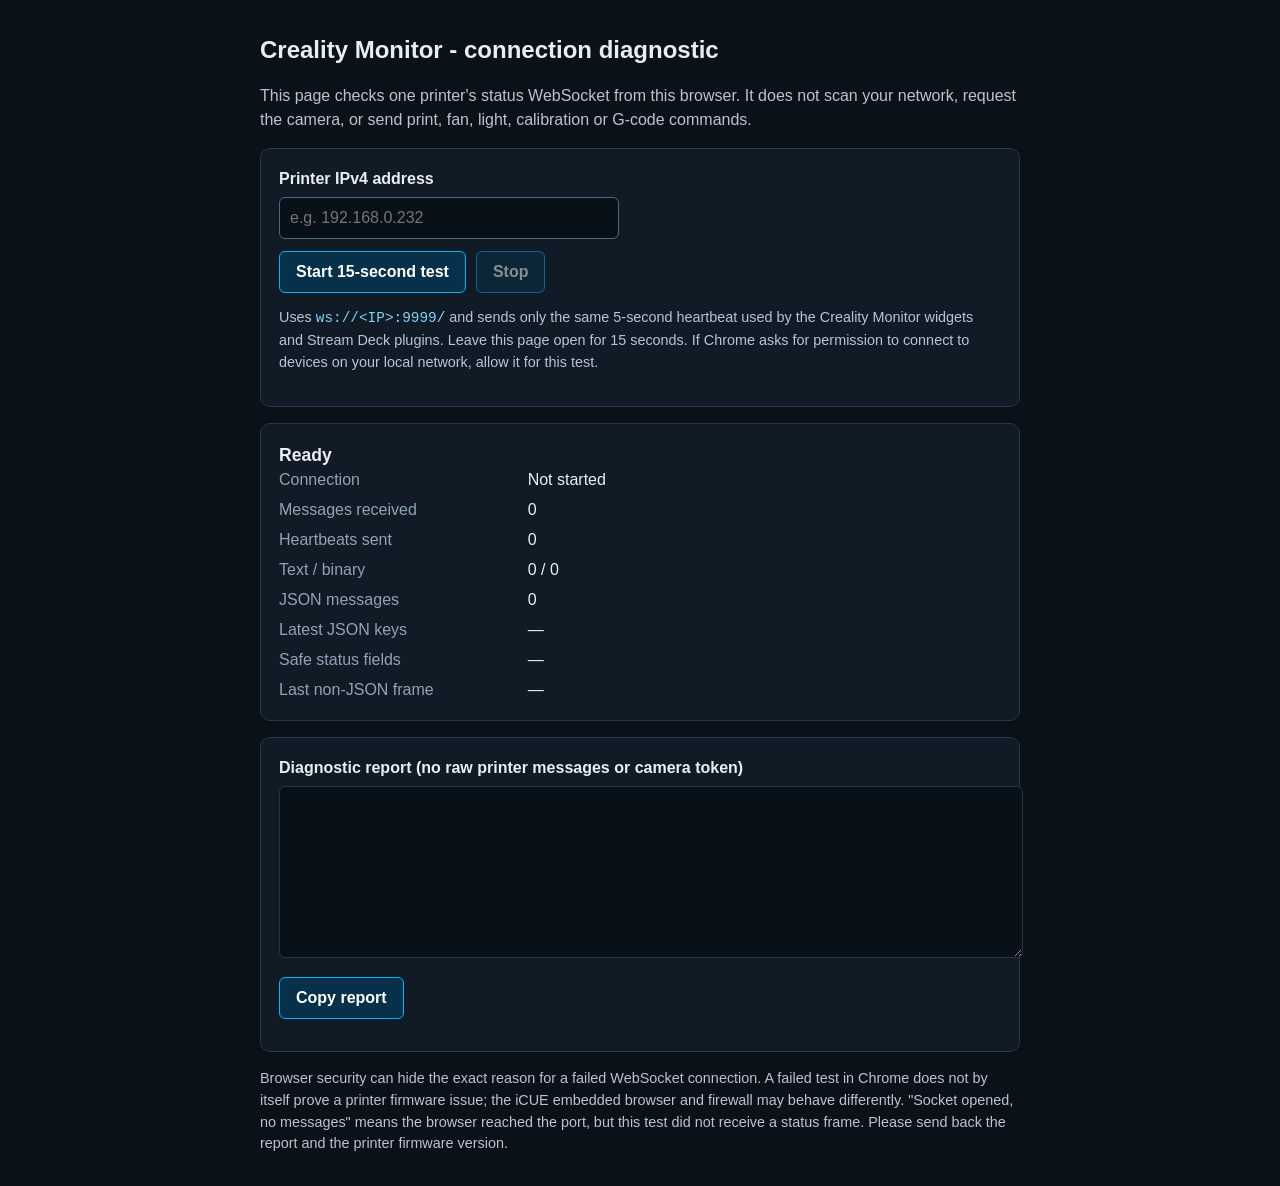
==== tools/k2-websocket-diagnostic.html @ 5695dc46 "Add browser WebSocket diagnostic page Co-authored-by: Copilot <223556219+Copilot@users.noreply.githu" ====
<!doctype html>
<html lang="en">
<head>
  <meta charset="utf-8">
  <meta name="viewport" content="width=device-width, initial-scale=1">
  <title>Creality Monitor - WebSocket diagnostic</title>
  <style>
    :root {
      color-scheme: dark;
      font: 16px/1.5 "Segoe UI", Arial, sans-serif;
      background: #0b1118;
      color: #e8eef5;
    }
    body { max-width: 760px; margin: 32px auto; padding: 0 20px; }
    h1 { font-size: 1.5rem; }
    p, li { color: #b7c5d3; }
    .panel { padding: 18px; margin: 16px 0; border: 1px solid #263746; border-radius: 10px; background: #111b25; }
    label { display: block; margin-bottom: 6px; font-weight: 700; }
    input, button { box-sizing: border-box; min-height: 42px; border-radius: 6px; font: inherit; }
    input { width: min(100%, 340px); padding: 8px 10px; border: 1px solid #526779; background: #081018; color: inherit; }
    button { padding: 8px 16px; border: 1px solid #00b3ff; background: #07314a; color: white; font-weight: 700; cursor: pointer; }
    button:disabled { opacity: .5; cursor: default; }
    .actions { display: flex; flex-wrap: wrap; gap: 10px; margin-top: 12px; }
    #status { font-size: 1.1rem; font-weight: 700; }
    #status[data-kind="good"] { color: #4bdb8c; }
    #status[data-kind="warn"] { color: #ffc75e; }
    #status[data-kind="bad"] { color: #ff7777; }
    dl { display: grid; grid-template-columns: minmax(150px, 1fr) 2fr; gap: 6px 12px; margin: 0; }
    dt { color: #90a4b7; }
    dd { margin: 0; overflow-wrap: anywhere; }
    #report { width: 100%; min-height: 150px; padding: 10px; border: 1px solid #263746; border-radius: 6px; background: #081018; color: inherit; }
    .small { font-size: .9rem; }
    code { color: #7dd3fc; }
  </style>
</head>
<body>
  <h1>Creality Monitor - connection diagnostic</h1>
  <p>This page checks one printer's status WebSocket from this browser. It does not scan your network,
     request the camera, or send print, fan, light, calibration or G-code commands.</p>

  <section class="panel">
    <label for="host">Printer IPv4 address</label>
    <input id="host" type="text" inputmode="decimal" autocomplete="off" spellcheck="false"
           placeholder="e.g. 192.168.0.232">
    <div class="actions">
      <button id="start" type="button">Start 15-second test</button>
      <button id="stop" type="button" disabled>Stop</button>
    </div>
    <p class="small">Uses <code>ws://&lt;IP&gt;:9999/</code> and sends only the same 5-second heartbeat
      used by the Creality Monitor widgets and Stream Deck plugins. Leave this page open for 15 seconds.
      If Chrome asks for permission to connect to devices on your local network, allow it for this test.</p>
  </section>

  <section class="panel" aria-live="polite">
    <div id="status" data-kind="neutral">Ready</div>
    <dl>
      <dt>Connection</dt><dd id="connection">Not started</dd>
      <dt>Messages received</dt><dd id="messages">0</dd>
      <dt>Heartbeats sent</dt><dd id="heartbeats">0</dd>
      <dt>Text / binary</dt><dd id="types">0 / 0</dd>
      <dt>JSON messages</dt><dd id="json-count">0</dd>
      <dt>Latest JSON keys</dt><dd id="keys">—</dd>
      <dt>Safe status fields</dt><dd id="fields">—</dd>
      <dt>Last non-JSON frame</dt><dd id="other-frame">—</dd>
    </dl>
  </section>

  <section class="panel">
    <label for="report">Diagnostic report (no raw printer messages or camera token)</label>
    <textarea id="report" readonly></textarea>
    <div class="actions">
      <button id="copy" type="button">Copy report</button>
    </div>
    <p id="copy-status" class="small" aria-live="polite"></p>
  </section>

  <p class="small">Browser security can hide the exact reason for a failed WebSocket connection. A failed
     test in Chrome does not by itself prove a printer firmware issue; the iCUE embedded browser and
     firewall may behave differently. "Socket opened, no messages" means the browser reached the port,
     but this test did not receive a status frame. Please send back the report and the printer firmware version.</p>

  <script>
    (function () {
      "use strict";

      var hostInput = document.getElementById("host");
      var startButton = document.getElementById("start");
      var stopButton = document.getElementById("stop");
      var socket = null;
      var heartbeat = null;
      var deadline = null;
      var elapsed = null;
      var reportData = null;

      function setStatus(text, kind) {
        var node = document.getElementById("status");
        node.textContent = text;
        node.setAttribute("data-kind", kind || "neutral");
      }

      function validIPv4(value) {
        var parts = value.split(".");
        if (parts.length !== 4) return false;
        for (var i = 0; i < parts.length; i++) {
          if (!/^\d{1,3}$/.test(parts[i])) return false;
          var number = Number(parts[i]);
          if (number < 0 || number > 255) return false;
        }
        return true;
      }

      function safeFields(message) {
        var allowed = [
          "state", "printProgress", "nozzleTemp", "targetNozzleTemp",
          "bedTemp0", "targetBedTemp0", "boxTemp", "modelFanPct",
          "caseFanPct", "auxiliaryFanPct"
        ];
        var result = [];
        for (var i = 0; i < allowed.length; i++) {
          var key = allowed[i];
          var value = message[key];
          if (typeof value === "string" || typeof value === "number" || typeof value === "boolean") {
            result.push(key + "=" + String(value).slice(0, 40));
          }
        }
        return result.length ? result.join("; ") : "No common status fields found";
      }

      function refreshReport() {
        if (!reportData) return;
        var d = reportData;
        var lines = [
          "Creality Monitor WebSocket diagnostic",
          "Printer IP: " + d.host,
          "Port: 9999",
          "Browser: " + navigator.userAgent,
          "Page protocol: " + location.protocol,
          "Connection result: " + d.connection,
          "Elapsed: " + d.elapsed + " seconds",
          "Heartbeats sent: " + d.heartbeats,
          "Messages: " + d.messages + " (text " + d.textFrames + ", binary " + d.binaryFrames + ")",
          "JSON messages: " + d.jsonMessages,
          "Latest JSON keys: " + (d.keys || "—"),
          "Safe status fields: " + (d.fields || "—"),
          "Latest non-JSON frame: " + (d.otherFrame || "—"),
          "Close code: " + (d.closeCode === null ? "—" : d.closeCode),
          "Close reason: " + (d.closeReason || "—"),
          "Error event: " + (d.error ? "yes (browser does not expose details)" : "no"),
          "",
          "Only the printer heartbeat was sent; no control or G-code commands were sent.",
          "Raw printer messages and camera tokens are not included."
        ];
        document.getElementById("report").value = lines.join("\n");
      }

      function updateCounters() {
        if (!reportData) return;
        document.getElementById("messages").textContent = String(reportData.messages);
        document.getElementById("heartbeats").textContent = String(reportData.heartbeats);
        document.getElementById("types").textContent =
          reportData.textFrames + " / " + reportData.binaryFrames;
        document.getElementById("json-count").textContent = String(reportData.jsonMessages);
        document.getElementById("keys").textContent = reportData.keys || "—";
        document.getElementById("fields").textContent = reportData.fields || "—";
        document.getElementById("other-frame").textContent = reportData.otherFrame || "—";
        refreshReport();
      }

      function stopTest(reason) {
        if (heartbeat) window.clearInterval(heartbeat);
        if (deadline) window.clearTimeout(deadline);
        heartbeat = null;
        deadline = null;
        startButton.disabled = false;
        stopButton.disabled = true;
        if (socket) {
          var oldSocket = socket;
          socket = null;
          oldSocket.onopen = oldSocket.onmessage = oldSocket.onerror = oldSocket.onclose = null;
          try { oldSocket.close(); } catch (ignore) {}
        }
        if (reportData) {
          reportData.connection = reason;
          reportData.elapsed = elapsed ? Math.floor((Date.now() - elapsed) / 1000) : 0;
          updateCounters();
        }
      }

      function handleFrame(data, isBinary) {
        reportData.messages++;
        if (isBinary) reportData.binaryFrames++;
        else reportData.textFrames++;

        var text = null;
        if (typeof data === "string") {
          text = data;
        } else if (data instanceof ArrayBuffer) {
          try { text = new TextDecoder("utf-8", { fatal: false }).decode(data); } catch (ignore) {}
        } else if (data instanceof Blob) {
          data.arrayBuffer().then(function (buffer) {
            if (!reportData || !socket) return;
            handleBinaryText(buffer);
          });
        }

        if (text !== null) {
          handleText(text, isBinary);
        } else {
          reportData.otherFrame = (isBinary ? "binary" : "unknown") + " frame";
          updateCounters();
        }
      }

      function handleBinaryText(value) {
        var text = value;
        if (value instanceof ArrayBuffer) {
          try { text = new TextDecoder("utf-8", { fatal: false }).decode(value); }
          catch (ignore) { text = ""; }
        }
        handleText(text, true);
        updateCounters();
      }

      function handleText(text, isBinary) {
        var message;
        try {
          message = JSON.parse(text);
        } catch (ignore) {
          reportData.otherFrame = "non-JSON " + (isBinary ? "binary" : "text") +
            " frame (" + text.length + " characters)";
          return;
        }
        if (!message || typeof message !== "object" || Array.isArray(message)) {
          reportData.otherFrame = "non-object JSON frame";
          return;
        }
        reportData.jsonMessages++;
        reportData.keys = Object.keys(message).filter(function (key) {
          return key.toLowerCase().indexOf("token") === -1;
        }).slice(0, 40).join(", ");
        reportData.fields = safeFields(message);
      }

      startButton.addEventListener("click", function () {
        var host = hostInput.value.trim();
        if (!validIPv4(host)) {
          setStatus("Enter a valid printer IPv4 address.", "bad");
          hostInput.focus();
          return;
        }
        if (!window.WebSocket) {
          setStatus("This browser does not support WebSockets.", "bad");
          return;
        }

        reportData = {
          host: host, connection: "Connecting", elapsed: 0, messages: 0,
          textFrames: 0, binaryFrames: 0, heartbeats: 0, jsonMessages: 0, keys: "",
          fields: "", otherFrame: "", closeCode: null, closeReason: "", error: false
        };
        elapsed = Date.now();
        document.getElementById("connection").textContent = "Connecting to " + host + ":9999";
        document.getElementById("copy-status").textContent = "";
        updateCounters();
        setStatus("Connecting to printer…", "neutral");
        startButton.disabled = true;
        stopButton.disabled = false;

        try {
          socket = new WebSocket("ws://" + host + ":9999/");
          socket.binaryType = "arraybuffer";
        } catch (error) {
          reportData.connection = "Could not create WebSocket: " + error.name;
          document.getElementById("connection").textContent = reportData.connection;
          setStatus("Could not start the connection.", "bad");
          stopTest(reportData.connection);
          return;
        }

        socket.onopen = function () {
          if (!reportData) return;
          reportData.connection = "WebSocket opened";
          document.getElementById("connection").textContent = "Open";
          setStatus("Connected. Waiting for printer status messages…", "good");
          heartbeat = window.setInterval(function () {
            if (!socket || socket.readyState !== WebSocket.OPEN) return;
            try {
              socket.send(JSON.stringify({
                ModeCode: "heart_beat",
                msg: String(Math.floor(Date.now() / 1000))
              }));
              reportData.heartbeats++;
              updateCounters();
            } catch (ignore) {
              reportData.error = true;
              updateCounters();
            }
          }, 5000);
        };

        socket.onmessage = function (event) {
          if (!reportData) return;
          handleFrame(event.data, typeof event.data !== "string");
          if (reportData.messages > 0) {
            reportData.connection = "Open; messages received";
            document.getElementById("connection").textContent = reportData.connection;
            setStatus("Connected; printer messages received.", "good");
          }
          updateCounters();
        };

        socket.onerror = function () {
          if (!reportData) return;
          reportData.error = true;
          reportData.connection = "WebSocket error (details hidden by browser)";
          document.getElementById("connection").textContent = reportData.connection;
          setStatus("Connection error. See the report; the browser hides the exact cause.", "bad");
          updateCounters();
        };

        socket.onclose = function (event) {
          if (!reportData) return;
          reportData.closeCode = event.code;
          reportData.closeReason = event.reason || "";
          reportData.connection = "Closed";
          document.getElementById("connection").textContent =
            "Closed (code " + event.code + (event.reason ? ", " + event.reason : "") + ")";
          setStatus("Connection closed. The report has the close code.", "warn");
          stopTest("Closed (code " + event.code + ")");
        };

        deadline = window.setTimeout(function () {
          if (!reportData) return;
          if (reportData.messages) {
            setStatus("Test complete; printer messages were received.", "good");
            stopTest("Completed; messages received");
          } else if (socket && socket.readyState === WebSocket.OPEN) {
            setStatus("Socket opened, but no messages arrived during the test.", "warn");
            stopTest("Opened; no messages received");
          } else {
            setStatus("No status messages received; inspect the report.", "bad");
            stopTest("No messages; connection did not remain open");
          }
        }, 15000);
      });

      stopButton.addEventListener("click", function () {
        setStatus("Test stopped.", "warn");
        stopTest("Stopped by user");
      });

      document.getElementById("copy").addEventListener("click", function () {
        var text = document.getElementById("report").value;
        if (!text) {
          document.getElementById("copy-status").textContent = "Run the test first.";
          return;
        }
        if (navigator.clipboard && navigator.clipboard.writeText) {
          navigator.clipboard.writeText(text).then(function () {
            document.getElementById("copy-status").textContent = "Report copied.";
          }, function () {
            document.getElementById("report").select();
            document.getElementById("copy-status").textContent = "Select and copy the report.";
          });
        } else {
          document.getElementById("report").select();
          document.getElementById("copy-status").textContent = "Select and copy the report.";
        }
      });

      window.addEventListener("beforeunload", function () {
        if (heartbeat) window.clearInterval(heartbeat);
        if (deadline) window.clearTimeout(deadline);
        if (socket) {
          try { socket.close(); } catch (ignore) {}
        }
      });
    }());
  </script>
</body>
</html>
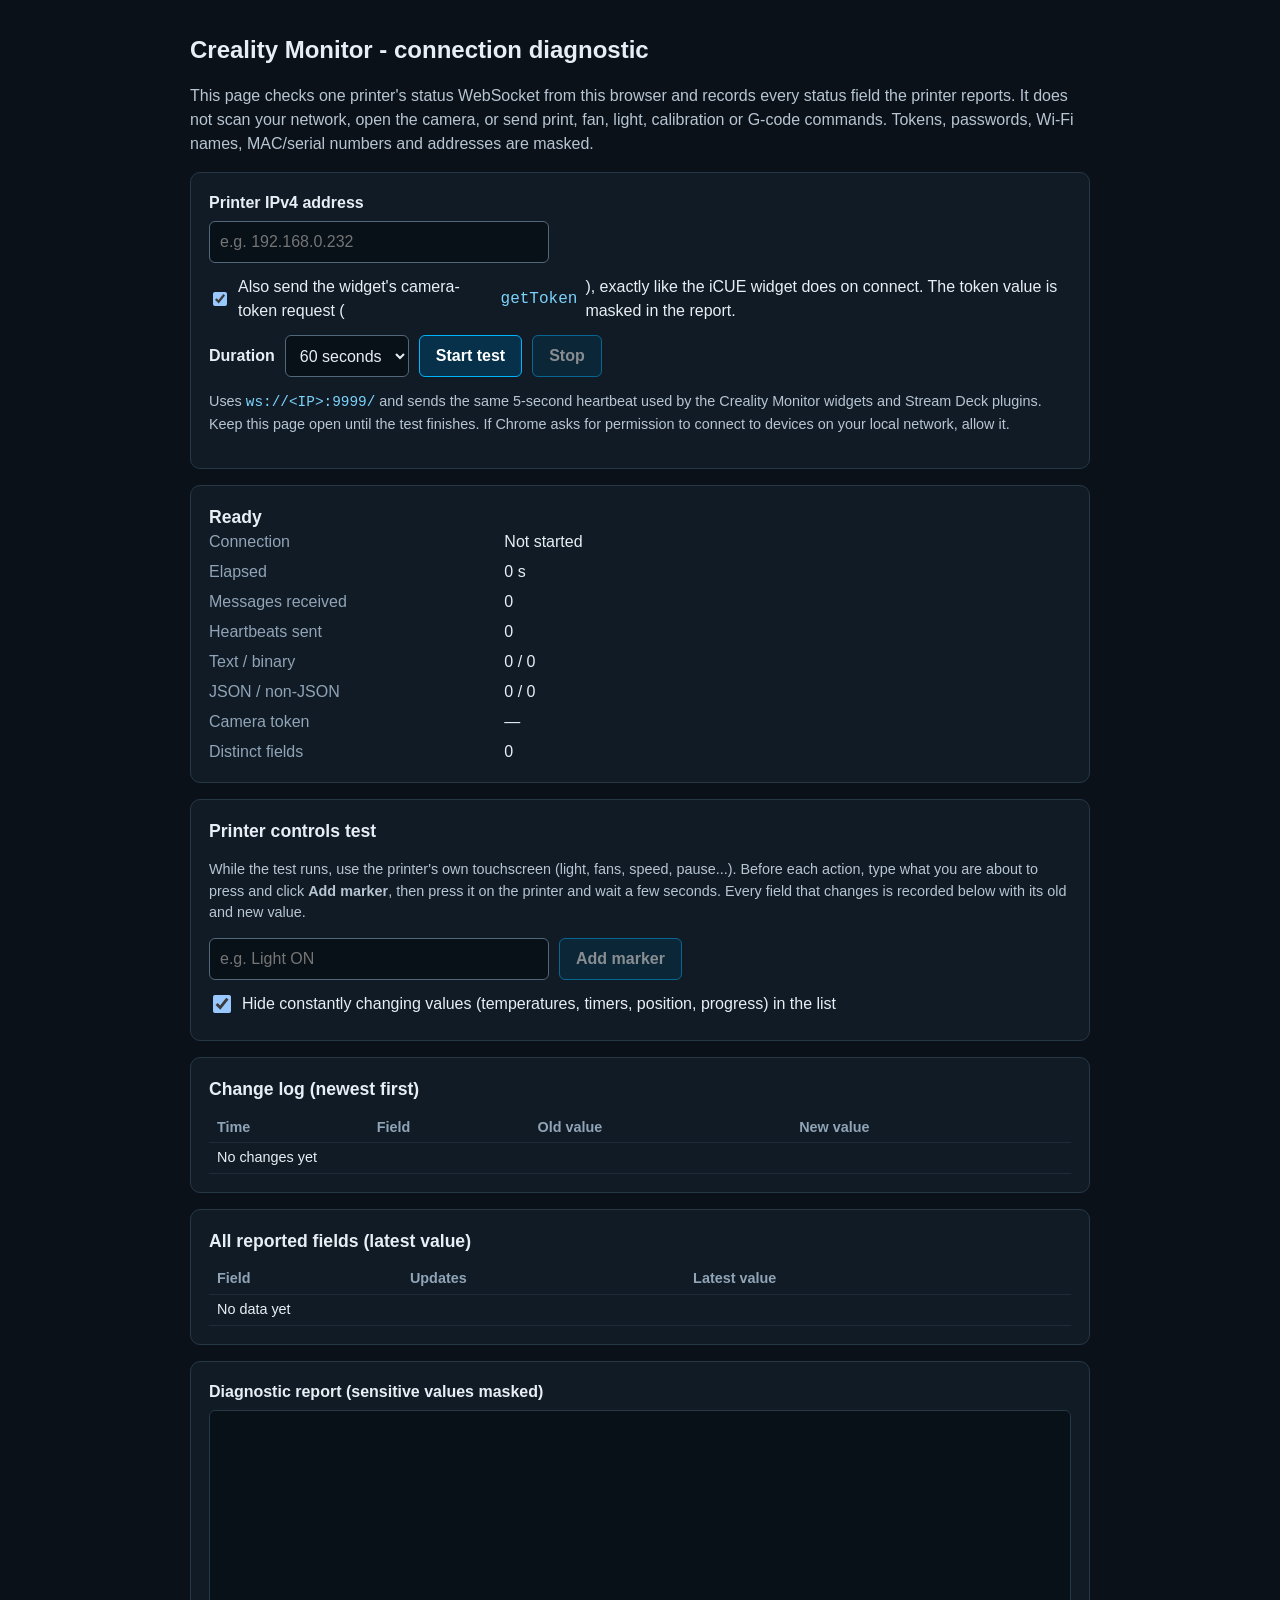
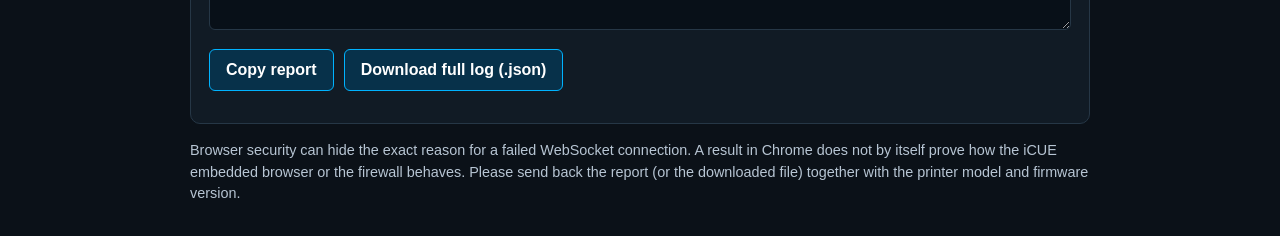
==== commit 8900c73b: "Diagnostic: record all fields, change log and markers Co-authored-by: Copilot <223556219+Copilot@use" ====
--- a/tools/k2-websocket-diagnostic.html
+++ b/tools/k2-websocket-diagnostic.html
@@ -11,16 +11,20 @@
       background: #0b1118;
       color: #e8eef5;
     }
-    body { max-width: 760px; margin: 32px auto; padding: 0 20px; }
+    body { max-width: 900px; margin: 32px auto; padding: 0 20px; }
     h1 { font-size: 1.5rem; }
+    h2 { font-size: 1.1rem; margin: 0 0 10px; }
     p, li { color: #b7c5d3; }
     .panel { padding: 18px; margin: 16px 0; border: 1px solid #263746; border-radius: 10px; background: #111b25; }
     label { display: block; margin-bottom: 6px; font-weight: 700; }
-    input, button { box-sizing: border-box; min-height: 42px; border-radius: 6px; font: inherit; }
-    input { width: min(100%, 340px); padding: 8px 10px; border: 1px solid #526779; background: #081018; color: inherit; }
+    label.inline { display: flex; align-items: center; gap: 8px; font-weight: 400; margin-top: 12px; }
+    input, select, button { box-sizing: border-box; min-height: 42px; border-radius: 6px; font: inherit; }
+    input[type="text"], select { padding: 8px 10px; border: 1px solid #526779; background: #081018; color: inherit; }
+    input[type="text"] { width: min(100%, 340px); }
+    input[type="checkbox"] { min-height: 0; width: 18px; height: 18px; }
     button { padding: 8px 16px; border: 1px solid #00b3ff; background: #07314a; color: white; font-weight: 700; cursor: pointer; }
     button:disabled { opacity: .5; cursor: default; }
-    .actions { display: flex; flex-wrap: wrap; gap: 10px; margin-top: 12px; }
+    .actions { display: flex; flex-wrap: wrap; gap: 10px; margin-top: 12px; align-items: center; }
     #status { font-size: 1.1rem; font-weight: 700; }
     #status[data-kind="good"] { color: #4bdb8c; }
     #status[data-kind="warn"] { color: #ffc75e; }
@@ -28,60 +32,113 @@
     dl { display: grid; grid-template-columns: minmax(150px, 1fr) 2fr; gap: 6px 12px; margin: 0; }
     dt { color: #90a4b7; }
     dd { margin: 0; overflow-wrap: anywhere; }
-    #report { width: 100%; min-height: 150px; padding: 10px; border: 1px solid #263746; border-radius: 6px; background: #081018; color: inherit; }
+    table { width: 100%; border-collapse: collapse; font-size: .9rem; }
+    th, td { text-align: left; padding: 4px 8px; border-bottom: 1px solid #1d2b38; vertical-align: top; }
+    th { color: #90a4b7; }
+    td.value { font-family: Consolas, monospace; overflow-wrap: anywhere; }
+    td.count { text-align: right; white-space: nowrap; }
+    #report { box-sizing: border-box; width: 100%; min-height: 220px; padding: 10px; border: 1px solid #263746; border-radius: 6px; background: #081018; color: inherit; font-family: Consolas, monospace; font-size: .85rem; }
     .small { font-size: .9rem; }
     code { color: #7dd3fc; }
   </style>
 </head>
 <body>
   <h1>Creality Monitor - connection diagnostic</h1>
-  <p>This page checks one printer's status WebSocket from this browser. It does not scan your network,
-     request the camera, or send print, fan, light, calibration or G-code commands.</p>
+  <p>This page checks one printer's status WebSocket from this browser and records every status field the
+     printer reports. It does not scan your network, open the camera, or send print, fan, light,
+     calibration or G-code commands. Tokens, passwords, Wi-Fi names, MAC/serial numbers and addresses are masked.</p>
 
   <section class="panel">
     <label for="host">Printer IPv4 address</label>
     <input id="host" type="text" inputmode="decimal" autocomplete="off" spellcheck="false"
            placeholder="e.g. 192.168.0.232">
+    <label class="inline"><input id="token" type="checkbox" checked>
+      Also send the widget's camera-token request (<code>getToken</code>), exactly like the iCUE widget does on connect.
+      The token value is masked in the report.</label>
     <div class="actions">
-      <button id="start" type="button">Start 15-second test</button>
+      <label for="duration" style="margin:0">Duration</label>
+      <select id="duration">
+        <option value="15">15 seconds</option>
+        <option value="60" selected>60 seconds</option>
+        <option value="180">3 minutes</option>
+        <option value="300">5 minutes</option>
+        <option value="600">10 minutes</option>
+      </select>
+      <button id="start" type="button">Start test</button>
       <button id="stop" type="button" disabled>Stop</button>
     </div>
-    <p class="small">Uses <code>ws://&lt;IP&gt;:9999/</code> and sends only the same 5-second heartbeat
-      used by the Creality Monitor widgets and Stream Deck plugins. Leave this page open for 15 seconds.
-      If Chrome asks for permission to connect to devices on your local network, allow it for this test.</p>
+    <p class="small">Uses <code>ws://&lt;IP&gt;:9999/</code> and sends the same 5-second heartbeat used by the
+      Creality Monitor widgets and Stream Deck plugins. Keep this page open until the test finishes.
+      If Chrome asks for permission to connect to devices on your local network, allow it.</p>
   </section>
 
   <section class="panel" aria-live="polite">
     <div id="status" data-kind="neutral">Ready</div>
     <dl>
       <dt>Connection</dt><dd id="connection">Not started</dd>
+      <dt>Elapsed</dt><dd id="elapsed">0 s</dd>
       <dt>Messages received</dt><dd id="messages">0</dd>
       <dt>Heartbeats sent</dt><dd id="heartbeats">0</dd>
       <dt>Text / binary</dt><dd id="types">0 / 0</dd>
-      <dt>JSON messages</dt><dd id="json-count">0</dd>
-      <dt>Latest JSON keys</dt><dd id="keys">—</dd>
-      <dt>Safe status fields</dt><dd id="fields">—</dd>
-      <dt>Last non-JSON frame</dt><dd id="other-frame">—</dd>
+      <dt>JSON / non-JSON</dt><dd id="json-count">0 / 0</dd>
+      <dt>Camera token</dt><dd id="token-state">—</dd>
+      <dt>Distinct fields</dt><dd id="field-count">0</dd>
     </dl>
   </section>
 
   <section class="panel">
-    <label for="report">Diagnostic report (no raw printer messages or camera token)</label>
+    <h2>Printer controls test</h2>
+    <p class="small">While the test runs, use the printer's own touchscreen (light, fans, speed, pause...).
+      Before each action, type what you are about to press and click <b>Add marker</b>, then press it on
+      the printer and wait a few seconds. Every field that changes is recorded below with its old and new value.</p>
+    <div class="actions">
+      <input id="marker-text" type="text" maxlength="80" autocomplete="off" placeholder="e.g. Light ON" disabled>
+      <button id="marker" type="button" disabled>Add marker</button>
+    </div>
+    <label class="inline"><input id="hide-noisy" type="checkbox" checked>
+      Hide constantly changing values (temperatures, timers, position, progress) in the list</label>
+  </section>
+
+  <section class="panel">
+    <h2>Change log (newest first)</h2>
+    <table>
+      <thead><tr><th>Time</th><th>Field</th><th>Old value</th><th>New value</th></tr></thead>
+      <tbody id="changes"><tr><td colspan="4">No changes yet</td></tr></tbody>
+    </table>
+  </section>
+
+  <section class="panel">
+    <h2>All reported fields (latest value)</h2>
+    <table>
+      <thead><tr><th>Field</th><th>Updates</th><th>Latest value</th></tr></thead>
+      <tbody id="fields"><tr><td colspan="3">No data yet</td></tr></tbody>
+    </table>
+  </section>
+
+  <section class="panel">
+    <label for="report">Diagnostic report (sensitive values masked)</label>
     <textarea id="report" readonly></textarea>
     <div class="actions">
       <button id="copy" type="button">Copy report</button>
+      <button id="download" type="button">Download full log (.json)</button>
     </div>
     <p id="copy-status" class="small" aria-live="polite"></p>
   </section>
 
-  <p class="small">Browser security can hide the exact reason for a failed WebSocket connection. A failed
-     test in Chrome does not by itself prove a printer firmware issue; the iCUE embedded browser and
-     firewall may behave differently. "Socket opened, no messages" means the browser reached the port,
-     but this test did not receive a status frame. Please send back the report and the printer firmware version.</p>
+  <p class="small">Browser security can hide the exact reason for a failed WebSocket connection. A result in Chrome
+     does not by itself prove how the iCUE embedded browser or the firewall behaves. Please send back the
+     report (or the downloaded file) together with the printer model and firmware version.</p>
 
   <script>
     (function () {
       "use strict";
+
+      var MAX_TIMELINE = 1000;
+      var MAX_STRING = 160;
+      var MAX_CHANGES = 5000;
+      var MAX_REPORT_CHANGES = 400;
+      var NOISY = /temp|time|position|progress|layer|realtime|usedmaterial|curfeedrate|curflowrate|pressure|^t$|heart/i;
+      var SENSITIVE = /token|passw|pwd|secret|ssid|wifi|^mac$|macaddr|mac_addr|serial|^sn$|^ip$|ipaddr|ip_addr|hostname|email|account|username|userid|^user$/i;
 
       var hostInput = document.getElementById("host");
       var startButton = document.getElementById("start");
@@ -89,156 +146,302 @@
       var socket = null;
       var heartbeat = null;
       var deadline = null;
-      var elapsed = null;
-      var reportData = null;
+      var ticker = null;
+      var startedAt = 0;
+      var run = null;
+
+      function $(id) { return document.getElementById(id); }
 
       function setStatus(text, kind) {
-        var node = document.getElementById("status");
-        node.textContent = text;
-        node.setAttribute("data-kind", kind || "neutral");
+        $("status").textContent = text;
+        $("status").setAttribute("data-kind", kind || "neutral");
       }
 
       function validIPv4(value) {
         var parts = value.split(".");
         if (parts.length !== 4) return false;
         for (var i = 0; i < parts.length; i++) {
-          if (!/^\d{1,3}$/.test(parts[i])) return false;
-          var number = Number(parts[i]);
-          if (number < 0 || number > 255) return false;
+          if (!/^\d{1,3}$/.test(parts[i]) || Number(parts[i]) > 255) return false;
         }
         return true;
       }
 
-      function safeFields(message) {
-        var allowed = [
-          "state", "printProgress", "nozzleTemp", "targetNozzleTemp",
-          "bedTemp0", "targetBedTemp0", "boxTemp", "modelFanPct",
-          "caseFanPct", "auxiliaryFanPct"
-        ];
-        var result = [];
-        for (var i = 0; i < allowed.length; i++) {
-          var key = allowed[i];
-          var value = message[key];
-          if (typeof value === "string" || typeof value === "number" || typeof value === "boolean") {
-            result.push(key + "=" + String(value).slice(0, 40));
+      function since() { return Date.now() - startedAt; }
+
+      function log(entry) {
+        if (!run) return;
+        entry.t = since();
+        if (run.timeline.length < MAX_TIMELINE) run.timeline.push(entry);
+        else run.timelineDropped++;
+      }
+
+      function sanitize(value, depth) {
+        if (value === null || typeof value === "number" || typeof value === "boolean") return value;
+        if (typeof value === "string") {
+          return value.length > MAX_STRING ? value.slice(0, MAX_STRING) + "… (" + value.length + " chars)" : value;
+        }
+        if (depth > 5) return "[nested]";
+        if (Array.isArray(value)) {
+          var list = [];
+          for (var i = 0; i < value.length && i < 50; i++) list.push(sanitize(value[i], depth + 1));
+          if (value.length > 50) list.push("… (" + value.length + " items)");
+          return list;
+        }
+        if (typeof value === "object") {
+          var out = {};
+          for (var key in value) {
+            if (!Object.prototype.hasOwnProperty.call(value, key)) continue;
+            out[key] = SENSITIVE.test(key) ? maskInfo(value[key]) : sanitize(value[key], depth + 1);
           }
-        }
-        return result.length ? result.join("; ") : "No common status fields found";
-      }
-
-      function refreshReport() {
-        if (!reportData) return;
-        var d = reportData;
+          return out;
+        }
+        return String(value);
+      }
+
+      function maskInfo(value) {
+        if (value === null || value === undefined || value === "") return "[masked, empty]";
+        return "[masked, " + (typeof value) + "]";
+      }
+
+      function display(value) {
+        var text = typeof value === "string" ? value : JSON.stringify(value);
+        if (text === undefined) text = String(value);
+        return text.length > 400 ? text.slice(0, 400) + "…" : text;
+      }
+
+      function sortedKeys() {
+        return Object.keys(run.fields).sort(function (a, b) {
+          return a.toLowerCase() < b.toLowerCase() ? -1 : a.toLowerCase() > b.toLowerCase() ? 1 : 0;
+        });
+      }
+
+      function renderFields() {
+        var body = $("fields");
+        var keys = sortedKeys();
+        body.textContent = "";
+        if (!keys.length) {
+          var empty = document.createElement("tr");
+          var cell = document.createElement("td");
+          cell.colSpan = 3;
+          cell.textContent = "No data yet";
+          empty.appendChild(cell);
+          body.appendChild(empty);
+          return;
+        }
+        for (var i = 0; i < keys.length; i++) {
+          var f = run.fields[keys[i]];
+          var row = document.createElement("tr");
+          var k = document.createElement("td");
+          var c = document.createElement("td");
+          var v = document.createElement("td");
+          k.textContent = keys[i];
+          c.textContent = String(f.count);
+          c.className = "count";
+          v.textContent = display(f.value);
+          v.className = "value";
+          row.appendChild(k); row.appendChild(c); row.appendChild(v);
+          body.appendChild(row);
+        }
+      }
+
+      function seconds(ms) { return "+" + (ms / 1000).toFixed(1) + "s"; }
+
+      function addChange(entry) {
+        entry.t = since();
+        if (run.changes.length < MAX_CHANGES) run.changes.push(entry);
+        else run.changesDropped++;
+      }
+
+      function visibleChanges(hideNoisy) {
+        return run.changes.filter(function (c) {
+          return c.marker !== undefined || !hideNoisy || !NOISY.test(c.key);
+        });
+      }
+
+      function renderChanges() {
+        var body = $("changes");
+        var list = visibleChanges($("hide-noisy").checked);
+        body.textContent = "";
+        if (!list.length) {
+          var empty = document.createElement("tr");
+          var cell = document.createElement("td");
+          cell.colSpan = 4;
+          cell.textContent = "No changes yet";
+          empty.appendChild(cell);
+          body.appendChild(empty);
+          return;
+        }
+        for (var i = list.length - 1; i >= 0 && i >= list.length - 200; i--) {
+          var c = list[i];
+          var row = document.createElement("tr");
+          var cells = c.marker !== undefined
+            ? [seconds(c.t), "MARKER", c.marker, ""]
+            : [seconds(c.t), c.key, c.from, c.to];
+          for (var j = 0; j < cells.length; j++) {
+            var td = document.createElement("td");
+            td.textContent = cells[j];
+            if (j > 1) td.className = "value";
+            if (c.marker !== undefined) td.style.color = "#ffc75e";
+            row.appendChild(td);
+          }
+          body.appendChild(row);
+        }
+      }
+
+      function tokenState() {
+        if (!run.tokenRequested) return "Not requested";
+        if (run.tokenReceived) return "Requested; token received (value masked)";
+        return "Requested; no token yet";
+      }
+
+      function reportText() {
+        var keys = sortedKeys();
         var lines = [
-          "Creality Monitor WebSocket diagnostic",
-          "Printer IP: " + d.host,
+          "Creality Monitor WebSocket diagnostic v2",
+          "Printer IP: " + run.host,
           "Port: 9999",
           "Browser: " + navigator.userAgent,
           "Page protocol: " + location.protocol,
-          "Connection result: " + d.connection,
-          "Elapsed: " + d.elapsed + " seconds",
-          "Heartbeats sent: " + d.heartbeats,
-          "Messages: " + d.messages + " (text " + d.textFrames + ", binary " + d.binaryFrames + ")",
-          "JSON messages: " + d.jsonMessages,
-          "Latest JSON keys: " + (d.keys || "—"),
-          "Safe status fields: " + (d.fields || "—"),
-          "Latest non-JSON frame: " + (d.otherFrame || "—"),
-          "Close code: " + (d.closeCode === null ? "—" : d.closeCode),
-          "Close reason: " + (d.closeReason || "—"),
-          "Error event: " + (d.error ? "yes (browser does not expose details)" : "no"),
+          "Started: " + new Date(startedAt).toISOString(),
+          "Planned duration: " + run.duration + " s",
+          "Connection result: " + run.connection,
+          "Elapsed: " + Math.floor(run.elapsedMs / 1000) + " s",
+          "Opened after: " + (run.openedAtMs === null ? "—" : run.openedAtMs + " ms"),
+          "First message after: " + (run.firstMessageMs === null ? "—" : run.firstMessageMs + " ms"),
+          "Last message at: " + (run.lastMessageMs === null ? "—" : run.lastMessageMs + " ms"),
+          "Heartbeats sent: " + run.heartbeats,
+          "Camera token: " + tokenState(),
+          "Messages: " + run.messages + " (text " + run.textFrames + ", binary " + run.binaryFrames + ")",
+          "JSON messages: " + run.jsonMessages + "; non-JSON: " + run.nonJson.count +
+            (run.nonJson.count ? " (samples: " + run.nonJson.samples.join(", ") + ")" : ""),
+          "Close code: " + (run.closeCode === null ? "—" : run.closeCode),
+          "Close reason: " + (run.closeReason || "—"),
+          "Error event: " + (run.error ? "yes (browser does not expose details)" : "no"),
           "",
-          "Only the printer heartbeat was sent; no control or G-code commands were sent.",
-          "Raw printer messages and camera tokens are not included."
+          "All fields (" + keys.length + "), format: name [updates] = latest value"
         ];
-        document.getElementById("report").value = lines.join("\n");
-      }
-
-      function updateCounters() {
-        if (!reportData) return;
-        document.getElementById("messages").textContent = String(reportData.messages);
-        document.getElementById("heartbeats").textContent = String(reportData.heartbeats);
-        document.getElementById("types").textContent =
-          reportData.textFrames + " / " + reportData.binaryFrames;
-        document.getElementById("json-count").textContent = String(reportData.jsonMessages);
-        document.getElementById("keys").textContent = reportData.keys || "—";
-        document.getElementById("fields").textContent = reportData.fields || "—";
-        document.getElementById("other-frame").textContent = reportData.otherFrame || "—";
-        refreshReport();
+        for (var i = 0; i < keys.length; i++) {
+          var f = run.fields[keys[i]];
+          lines.push(keys[i] + " [" + f.count + "] = " + display(f.value));
+        }
+        var changes = visibleChanges(true);
+        var hidden = run.changes.length - changes.length;
+        lines.push("", "Change log (" + changes.length + " entries; " + hidden +
+          " temperature/timer/position changes only in the downloaded log" +
+          (run.changesDropped ? "; " + run.changesDropped + " dropped" : "") + ")");
+        var start = Math.max(0, changes.length - MAX_REPORT_CHANGES);
+        if (start) lines.push("… " + start + " older entries omitted, see downloaded log");
+        for (var j = start; j < changes.length; j++) {
+          var c = changes[j];
+          lines.push(c.marker !== undefined
+            ? seconds(c.t) + " >>> MARKER: " + c.marker
+            : seconds(c.t) + " " + c.key + ": " + c.from + " -> " + c.to);
+        }
+        lines.push("", "Only heartbeat" + (run.tokenRequested ? " and camera-token request were" : " was") +
+          " sent; no control or G-code commands. Sensitive values are masked.");
+        return lines.join("\n");
+      }
+
+      function update() {
+        if (!run) return;
+        if (socket || heartbeat) run.elapsedMs = since();
+        $("elapsed").textContent = Math.floor(run.elapsedMs / 1000) + " s";
+        $("messages").textContent = String(run.messages);
+        $("heartbeats").textContent = String(run.heartbeats);
+        $("types").textContent = run.textFrames + " / " + run.binaryFrames;
+        $("json-count").textContent = run.jsonMessages + " / " + run.nonJson.count;
+        $("token-state").textContent = tokenState();
+        $("field-count").textContent = String(Object.keys(run.fields).length);
+        $("connection").textContent = run.connection;
+        renderFields();
+        renderChanges();
+        $("report").value = reportText();
       }
 
       function stopTest(reason) {
         if (heartbeat) window.clearInterval(heartbeat);
         if (deadline) window.clearTimeout(deadline);
-        heartbeat = null;
-        deadline = null;
+        if (ticker) window.clearInterval(ticker);
+        heartbeat = deadline = ticker = null;
         startButton.disabled = false;
         stopButton.disabled = true;
+        $("marker").disabled = true;
+        $("marker-text").disabled = true;
+        if (run) {
+          run.elapsedMs = since();
+          run.connection = reason;
+          log({ event: "stop", reason: reason });
+        }
         if (socket) {
-          var oldSocket = socket;
+          var old = socket;
           socket = null;
-          oldSocket.onopen = oldSocket.onmessage = oldSocket.onerror = oldSocket.onclose = null;
-          try { oldSocket.close(); } catch (ignore) {}
-        }
-        if (reportData) {
-          reportData.connection = reason;
-          reportData.elapsed = elapsed ? Math.floor((Date.now() - elapsed) / 1000) : 0;
-          updateCounters();
-        }
-      }
-
-      function handleFrame(data, isBinary) {
-        reportData.messages++;
-        if (isBinary) reportData.binaryFrames++;
-        else reportData.textFrames++;
-
-        var text = null;
-        if (typeof data === "string") {
-          text = data;
-        } else if (data instanceof ArrayBuffer) {
-          try { text = new TextDecoder("utf-8", { fatal: false }).decode(data); } catch (ignore) {}
-        } else if (data instanceof Blob) {
-          data.arrayBuffer().then(function (buffer) {
-            if (!reportData || !socket) return;
-            handleBinaryText(buffer);
-          });
-        }
-
-        if (text !== null) {
-          handleText(text, isBinary);
-        } else {
-          reportData.otherFrame = (isBinary ? "binary" : "unknown") + " frame";
-          updateCounters();
-        }
-      }
-
-      function handleBinaryText(value) {
-        var text = value;
-        if (value instanceof ArrayBuffer) {
-          try { text = new TextDecoder("utf-8", { fatal: false }).decode(value); }
-          catch (ignore) { text = ""; }
-        }
-        handleText(text, true);
-        updateCounters();
+          old.onopen = old.onmessage = old.onerror = old.onclose = null;
+          try { old.close(); } catch (ignore) {}
+        }
+        update();
+      }
+
+      function send(obj, label) {
+        if (!socket || socket.readyState !== WebSocket.OPEN) return false;
+        try {
+          socket.send(JSON.stringify(obj));
+          log({ event: "sent", what: label });
+          return true;
+        } catch (ignore) {
+          run.error = true;
+          log({ event: "send-failed", what: label });
+          return false;
+        }
       }
 
       function handleText(text, isBinary) {
         var message;
-        try {
-          message = JSON.parse(text);
-        } catch (ignore) {
-          reportData.otherFrame = "non-JSON " + (isBinary ? "binary" : "text") +
-            " frame (" + text.length + " characters)";
+        try { message = JSON.parse(text); } catch (ignore) { message = undefined; }
+        if (!message || typeof message !== "object" || Array.isArray(message)) {
+          run.nonJson.count++;
+          var sample = text.length <= 8 && !/[{}]/.test(text) ? JSON.stringify(text) : text.length + " chars";
+          if (run.nonJson.samples.indexOf(sample) === -1 && run.nonJson.samples.length < 5) {
+            run.nonJson.samples.push(sample);
+          }
+          log({ event: "message", nonJson: true, binary: isBinary, length: text.length });
           return;
         }
-        if (!message || typeof message !== "object" || Array.isArray(message)) {
-          reportData.otherFrame = "non-object JSON frame";
-          return;
-        }
-        reportData.jsonMessages++;
-        reportData.keys = Object.keys(message).filter(function (key) {
-          return key.toLowerCase().indexOf("token") === -1;
-        }).slice(0, 40).join(", ");
-        reportData.fields = safeFields(message);
+        run.jsonMessages++;
+        var keys = Object.keys(message);
+        for (var i = 0; i < keys.length; i++) {
+          var key = keys[i];
+          if (/token/i.test(key) && message[key]) run.tokenReceived = true;
+          var value = SENSITIVE.test(key) ? maskInfo(message[key]) : sanitize(message[key], 0);
+          var field = run.fields[key];
+          if (!field) {
+            field = run.fields[key] = { count: 0, value: null };
+          } else {
+            var before = display(field.value);
+            var after = display(value);
+            if (before !== after) addChange({ key: key, from: before, to: after });
+          }
+          field.count++;
+          field.value = value;
+        }
+        log({ event: "message", binary: isBinary, keys: keys });
+      }
+
+      function handleFrame(data) {
+        var isBinary = typeof data !== "string";
+        run.messages++;
+        if (run.firstMessageMs === null) run.firstMessageMs = since();
+        run.lastMessageMs = since();
+        if (isBinary) run.binaryFrames++;
+        else run.textFrames++;
+
+        if (!isBinary) {
+          handleText(data, false);
+        } else if (data instanceof ArrayBuffer) {
+          handleText(new TextDecoder("utf-8").decode(data), true);
+        } else {
+          log({ event: "message", binary: true, unknownType: true });
+        }
+        if (run.connection.indexOf("Open") === 0) run.connection = "Open; messages received";
       }
 
       startButton.addEventListener("click", function () {
@@ -253,95 +456,87 @@
           return;
         }
 
-        reportData = {
-          host: host, connection: "Connecting", elapsed: 0, messages: 0,
-          textFrames: 0, binaryFrames: 0, heartbeats: 0, jsonMessages: 0, keys: "",
-          fields: "", otherFrame: "", closeCode: null, closeReason: "", error: false
+        var duration = Number($("duration").value) || 60;
+        run = {
+          host: host, duration: duration, connection: "Connecting", elapsedMs: 0,
+          openedAtMs: null, firstMessageMs: null, lastMessageMs: null,
+          messages: 0, textFrames: 0, binaryFrames: 0, heartbeats: 0, jsonMessages: 0,
+          nonJson: { count: 0, samples: [] }, fields: {}, timeline: [], timelineDropped: 0,
+          changes: [], changesDropped: 0,
+          tokenRequested: false, tokenReceived: false,
+          closeCode: null, closeReason: "", error: false
         };
-        elapsed = Date.now();
-        document.getElementById("connection").textContent = "Connecting to " + host + ":9999";
-        document.getElementById("copy-status").textContent = "";
-        updateCounters();
+        startedAt = Date.now();
+        $("copy-status").textContent = "";
         setStatus("Connecting to printer…", "neutral");
         startButton.disabled = true;
         stopButton.disabled = false;
+        log({ event: "connect", url: "ws://" + host + ":9999/" });
+        update();
 
         try {
           socket = new WebSocket("ws://" + host + ":9999/");
           socket.binaryType = "arraybuffer";
         } catch (error) {
-          reportData.connection = "Could not create WebSocket: " + error.name;
-          document.getElementById("connection").textContent = reportData.connection;
           setStatus("Could not start the connection.", "bad");
-          stopTest(reportData.connection);
+          stopTest("Could not create WebSocket: " + error.name);
           return;
         }
 
         socket.onopen = function () {
-          if (!reportData) return;
-          reportData.connection = "WebSocket opened";
-          document.getElementById("connection").textContent = "Open";
-          setStatus("Connected. Waiting for printer status messages…", "good");
+          run.openedAtMs = since();
+          run.connection = "Open; waiting for messages";
+          log({ event: "open" });
+          setStatus("Connected. Recording printer status…", "good");
+          $("marker").disabled = false;
+          $("marker-text").disabled = false;
+          if ($("token").checked) {
+            run.tokenRequested = send({ method: "get", params: { getToken: 1 } }, "getToken");
+          }
           heartbeat = window.setInterval(function () {
-            if (!socket || socket.readyState !== WebSocket.OPEN) return;
-            try {
-              socket.send(JSON.stringify({
-                ModeCode: "heart_beat",
-                msg: String(Math.floor(Date.now() / 1000))
-              }));
-              reportData.heartbeats++;
-              updateCounters();
-            } catch (ignore) {
-              reportData.error = true;
-              updateCounters();
+            if (send({ ModeCode: "heart_beat", msg: String(Math.floor(Date.now() / 1000)) }, "heart_beat")) {
+              run.heartbeats++;
             }
           }, 5000);
+          update();
         };
 
         socket.onmessage = function (event) {
-          if (!reportData) return;
-          handleFrame(event.data, typeof event.data !== "string");
-          if (reportData.messages > 0) {
-            reportData.connection = "Open; messages received";
-            document.getElementById("connection").textContent = reportData.connection;
-            setStatus("Connected; printer messages received.", "good");
-          }
-          updateCounters();
+          if (!run) return;
+          handleFrame(event.data);
         };
 
         socket.onerror = function () {
-          if (!reportData) return;
-          reportData.error = true;
-          reportData.connection = "WebSocket error (details hidden by browser)";
-          document.getElementById("connection").textContent = reportData.connection;
-          setStatus("Connection error. See the report; the browser hides the exact cause.", "bad");
-          updateCounters();
+          if (!run) return;
+          run.error = true;
+          log({ event: "error" });
+          setStatus("Connection error. The browser hides the exact cause; see the report.", "bad");
+          update();
         };
 
         socket.onclose = function (event) {
-          if (!reportData) return;
-          reportData.closeCode = event.code;
-          reportData.closeReason = event.reason || "";
-          reportData.connection = "Closed";
-          document.getElementById("connection").textContent =
-            "Closed (code " + event.code + (event.reason ? ", " + event.reason : "") + ")";
-          setStatus("Connection closed. The report has the close code.", "warn");
-          stopTest("Closed (code " + event.code + ")");
+          if (!run) return;
+          run.closeCode = event.code;
+          run.closeReason = event.reason || "";
+          log({ event: "close", code: event.code, reason: event.reason || "" });
+          setStatus("Connection closed by the printer or browser. See the report.", "warn");
+          stopTest("Closed (code " + event.code + ") after " + Math.floor(since() / 1000) + " s");
         };
 
+        ticker = window.setInterval(update, 1000);
+
         deadline = window.setTimeout(function () {
-          if (!reportData) return;
-          if (reportData.messages) {
-            setStatus("Test complete; printer messages were received.", "good");
+          if (run.messages) {
+            setStatus("Test complete; printer messages were recorded.", "good");
             stopTest("Completed; messages received");
           } else if (socket && socket.readyState === WebSocket.OPEN) {
-            setStatus("Socket opened, but no messages arrived during the test.", "warn");
+            setStatus("Socket opened, but no messages arrived.", "warn");
             stopTest("Opened; no messages received");
           } else {
             setStatus("No status messages received; inspect the report.", "bad");
             stopTest("No messages; connection did not remain open");
           }
-        }, 15000);
+        }, duration * 1000);
       });
 
       stopButton.addEventListener("click", function () {
@@ -349,31 +544,64 @@
         stopTest("Stopped by user");
       });
 
-      document.getElementById("copy").addEventListener("click", function () {
-        var text = document.getElementById("report").value;
-        if (!text) {
-          document.getElementById("copy-status").textContent = "Run the test first.";
-          return;
+      function addMarker() {
+        if (!run || !socket) return;
+        var text = $("marker-text").value.trim() || "Marker";
+        addChange({ marker: text.slice(0, 80) });
+        log({ event: "marker", text: text.slice(0, 80) });
+        $("marker-text").value = "";
+        $("marker-text").focus();
+        update();
+      }
+
+      $("marker").addEventListener("click", addMarker);
+      $("marker-text").addEventListener("keydown", function (event) {
+        if (event.key === "Enter") addMarker();
+      });
+      $("hide-noisy").addEventListener("change", function () { if (run) renderChanges(); });
+
+      $("copy").addEventListener("click", function () {
+        var text = $("report").value;
+        if (!text) { $("copy-status").textContent = "Run the test first."; return; }
+        function fallback() {
+          $("report").select();
+          $("copy-status").textContent = "Select and copy the report (Ctrl+C).";
         }
         if (navigator.clipboard && navigator.clipboard.writeText) {
           navigator.clipboard.writeText(text).then(function () {
-            document.getElementById("copy-status").textContent = "Report copied.";
-          }, function () {
-            document.getElementById("report").select();
-            document.getElementById("copy-status").textContent = "Select and copy the report.";
-          });
+            $("copy-status").textContent = "Report copied.";
+          }, fallback);
         } else {
-          document.getElementById("report").select();
-          document.getElementById("copy-status").textContent = "Select and copy the report.";
+          fallback();
         }
       });
 
+      $("download").addEventListener("click", function () {
+        if (!run) { $("copy-status").textContent = "Run the test first."; return; }
+        var data = {
+          tool: "Creality Monitor WebSocket diagnostic v2",
+          browser: navigator.userAgent,
+          started: new Date(startedAt).toISOString(),
+          summary: $("report").value.split("\n"),
+          fields: run.fields,
+          changes: run.changes,
+          changesDropped: run.changesDropped,
+          timeline: run.timeline,
+          timelineDropped: run.timelineDropped
+        };
+        var blob = new Blob([JSON.stringify(data, null, 2)], { type: "application/json" });
+        var link = document.createElement("a");
+        link.href = URL.createObjectURL(blob);
+        link.download = "creality-diagnostic-" + new Date(startedAt).toISOString().replace(/[:.]/g, "-") + ".json";
+        document.body.appendChild(link);
+        link.click();
+        document.body.removeChild(link);
+        window.setTimeout(function () { URL.revokeObjectURL(link.href); }, 1000);
+        $("copy-status").textContent = "Log downloaded.";
+      });
+
       window.addEventListener("beforeunload", function () {
-        if (heartbeat) window.clearInterval(heartbeat);
-        if (deadline) window.clearTimeout(deadline);
-        if (socket) {
-          try { socket.close(); } catch (ignore) {}
-        }
+        if (socket) { try { socket.close(); } catch (ignore) {} }
       });
     }());
   </script>
